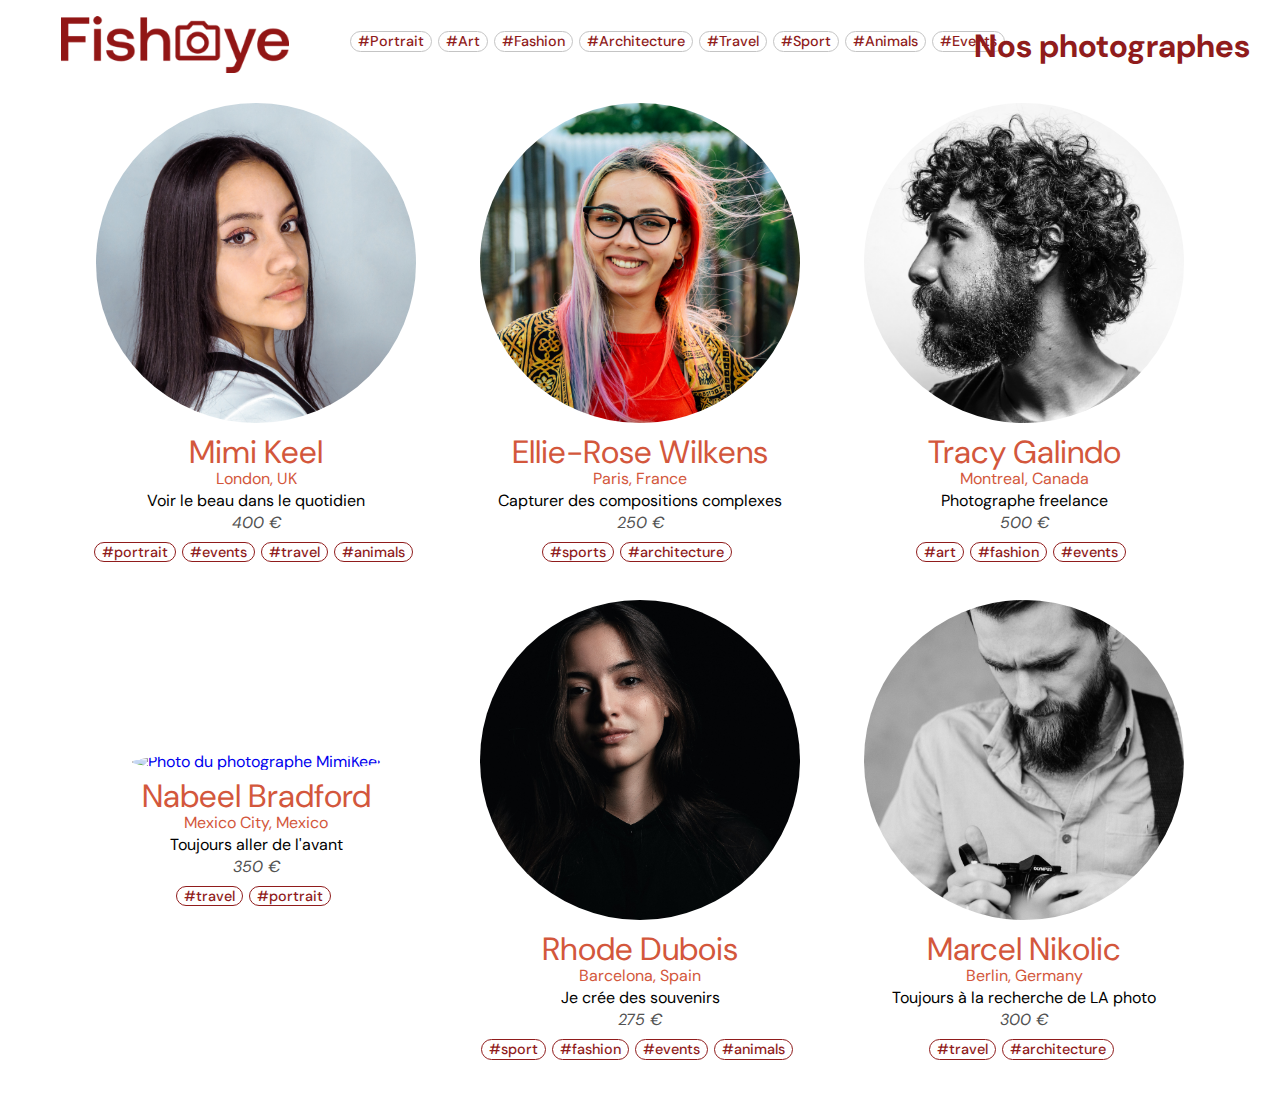
==== index.html @ fcab6991 "modif" ====
<!DOCTYPE html>
<html lang="fr">
<head>
    <meta charset="UTF-8">
    <meta name="viewport" content="width=device-width, initial-scale=1.0">
    <link rel="stylesheet" href="sass/style.css">
    <link rel="preconnect" href="https://fonts.gstatic.com">
<link href="https://fonts.googleapis.com/css2?family=DM+Sans:ital,wght@0,400;0,500;0,700;1,400;1,500;1,700&display=swap" rel="stylesheet"> 
    <title>FishEye</title>
</head>
<body>
    <header class="banner" aria-hidden="false">
        
        <a href="index.html"><img src="./Photos/logo/logo.png" alt="logo du site FishEye" width="350" height="80"></a>
        <nav class="navTagg" aria-label="catégories des photographes">
         <!--<a href="">Passer au contenu</a>-->
         <ul class="" id="tags">
            <li class="tags"><a href="" class="filter" title="portrait" data-filter="portrait">#Portrait</a></li>
            <li class="tags"><a href="" class="filter" title="art" data-filter="art">#Art</a></li>
            <li class="tags"><a href="" class="filter" title="fashion" data-filter="fashion">#Fashion</a></li>
            <li class="tags"><a href="" class="filter" title="architecture" data-filter="architecture">#Architecture</a></li>
            <li class="tags"><a href="" class="filter" title="travel" data-filter="travel">#Travel</a></li>
            <li class="tags"><a href="" class="filter" title="sport" data-filter="sport">#Sport</a></li>
            <li class="tags"><a href="" class="filter" title="animals" data-filter="animals">#Animals</a></li>
            <li class="tags"><a href="" class="filter" title="events" data-filter="events">#Events</a></li>
            
    
         </ul> 
        </nav>  
    </header>

    <main>
        <h1 class="title_page">Nos photographes</h1>
        <section id="photographers">

        
       
            <article class="photographers_card">
                <a href="">
                    <img class="portrait" src="" alt="">
                    <h2 class="name"></h2> 
                </a>
                <p class="infos_photographer">
                    <span class="city"></span>
                    <span class="tagline"></span>
                    <span class="price"></span>
                </p>
                <ul>
                    
                    
                </ul>
            </article>

        </section>
       
    </main>

<script src="javascript/script.js"></script>

</body>
</html>
---- sass/style.css ----
/* http://meyerweb.com/eric/tools/css/reset/ 
   v2.0 | 20110126
   License: none (public domain)
*/
html, body, div, span, applet, object, iframe,
h1, h2, h3, h4, h5, h6, p, blockquote, pre,
a, abbr, acronym, address, big, cite, code,
del, dfn, em, img, ins, kbd, q, s, samp,
small, strike, strong, sub, sup, tt, var,
b, u, i, center,
dl, dt, dd, ol, ul, li,
fieldset, form, label, legend,
table, caption, tbody, tfoot, thead, tr, th, td,
article, aside, canvas, details, embed,
figure, figcaption, footer, header, hgroup,
menu, nav, output, ruby, section, summary,
time, mark, audio, video {
  margin: 0;
  padding: 0;
  border: 0;
  font-size: 100%;
  vertical-align: baseline;
}

/* HTML5 display-role reset for older browsers */
article, aside, details, figcaption, figure,
footer, header, hgroup, menu, nav, section {
  display: block;
}

body {
  line-height: 1;
}

ol, ul {
  list-style: none;
}

blockquote, q {
  quotes: none;
}

blockquote:before, blockquote:after,
q:before, q:after {
  content: '';
  content: none;
}

table {
  border-collapse: collapse;
  border-spacing: 0;
}

a {
  text-decoration: none;
}

* {
  margin: 0;
  padding: 0;
  -webkit-box-sizing: border-box;
          box-sizing: border-box;
  font-family: "DM Sans",sans-serif;
}

/*Couleurs et score WCAG PRIMAIRE : */
/*Couleurs et score WCAG SECONDAIRE : */
/*Couleurs et score WCAG PRIMAIRE : */
/*Couleurs et score WCAG SECONDAIRE : */
.banner {
  display: -webkit-box;
  display: -ms-flexbox;
  display: flex;
  -webkit-box-orient: horizontal;
  -webkit-box-direction: normal;
      -ms-flex-direction: row;
          flex-direction: row;
  -webkit-box-align: center;
      -ms-flex-align: center;
          align-items: center;
}

nav ul {
  display: -webkit-box;
  display: -ms-flexbox;
  display: flex;
}

nav .filter {
  display: -webkit-box;
  display: -ms-flexbox;
  display: flex;
  border: .5px solid #c4c4c4;
  border-radius: 30px;
  margin: 3px 6px 3px 0;
  color: #901C1C;
  padding: 2px 7px;
  font-weight: 500;
  font-size: .9em;
}

nav .filter:hover {
  background-color: #901C1C;
  color: #FAFAFA;
}

nav a {
  color: #901C1C;
}

nav a:hover {
  color: #FAFAFA;
}

/*Couleurs et score WCAG PRIMAIRE : */
/*Couleurs et score WCAG SECONDAIRE : */
.title_page {
  position: absolute;
  top: 30px;
  right: 30px;
  font-size: 2em;
  color: #901C1C;
  /**/
}

#photographers {
  display: -webkit-box;
  display: -ms-flexbox;
  display: flex;
  -ms-flex-wrap: wrap;
      flex-wrap: wrap;
  -webkit-box-align: center;
      -ms-flex-align: center;
          align-items: center;
  -webkit-box-pack: center;
      -ms-flex-pack: center;
          justify-content: center;
  margin-top: 20px;
}

.photographers_card {
  width: 30%;
  padding-bottom: 30px;
  min-width: 300px;
  text-align: center;
}

.photographers_card .portrait {
  width: 20em;
  height: 20em;
  -o-object-fit: cover;
     object-fit: cover;
  border-radius: 50%;
}

.photographers_card .name {
  color: #D3573C;
  font-weight: 400;
  font-size: 2em;
  margin-top: 10px;
}

.photographers_card span {
  display: block;
  font-size: 1em;
  padding: 3px 0;
}

.photographers_card span.city {
  color: #D3573C;
}

.photographers_card span.price {
  color: #525252;
  font-style: italic;
}

.photographers_card .infos_photographer_tags {
  display: -webkit-box;
  display: -ms-flexbox;
  display: flex;
  -webkit-box-pack: center;
      -ms-flex-pack: center;
          justify-content: center;
  -ms-flex-wrap: wrap;
      flex-wrap: wrap;
  margin: 5px 0;
}

.photographers_card .infos_photographer_tags .filter {
  border: .5px solid;
  border-radius: 30px;
  margin: 3px 6px 3px 0;
  color: #901c1c;
  padding: 2px 7px;
  font-weight: 500;
  font-size: .9em;
}

.photographers_card .infos_photographer_tags .filter:active .photographers_card .infos_photographer_tags .filter:hover {
  background-color: #901C1C;
  color: #FAFAFA;
}

/*Couleurs et score WCAG PRIMAIRE : */
/*Couleurs et score WCAG SECONDAIRE : */
.pp_header {
  display: -webkit-box;
  display: -ms-flexbox;
  display: flex;
  -webkit-box-pack: justify;
      -ms-flex-pack: justify;
          justify-content: space-between;
  margin: 0 100px;
  padding: 63px 35px 48px 65px;
  background: #fafafa;
}

.pp_header .pp_infos {
  display: block;
  font-size: 0.9em;
  margin: 15px 0;
}

.pp_header .pp_infos .pp_name {
  font-size: 2.8em;
  font-weight: 400;
  color: #d3573c;
  margin: 15px 0;
}

.pp_header .pp_infos .pp_city {
  font-size: 1.2em;
  color: #901c1c;
  display: block;
  margin: 15px 0;
}

.pp_header .pp_infos .pp_tagline {
  display: block;
  color: #525252;
  margin: 15px 0;
}

.pp_header .pp_infos .pp_tags {
  display: -webkit-box;
  display: -ms-flexbox;
  display: flex;
  -ms-flex-wrap: wrap;
      flex-wrap: wrap;
  margin: 5px 0;
}

.pp_header .pp_infos .pp_tags .filter-tag {
  border: 0.5px solid #c4c4c4;
  border-radius: 30px;
  margin: 3px 6px 3px 0;
  color: #901c1c;
  padding: 2px 7px;
  font-weight: 500;
  font-size: 0.9em;
}

.pp_header .pp_contact {
  background: #901c1c;
  width: 10em;
  height: 4em;
  color: #fff;
  font-weight: 500;
  border: none;
  border-radius: 5px;
  font-size: 1em;
  cursor: pointer;
}

.pp_header .pp_portrait {
  width: 10em;
  height: 10em;
  -o-object-fit: cover;
     object-fit: cover;
  border-radius: 50%;
}

.pp_galery_medias {
  display: -webkit-box;
  display: -ms-flexbox;
  display: flex;
  -ms-flex-wrap: wrap;
      flex-wrap: wrap;
  -webkit-box-pack: justify;
      -ms-flex-pack: justify;
          justify-content: space-between;
  margin-right: 100px;
  margin-left: 100px;
}

.pp_galery_medias .pp_media {
  color: #901c1c;
  font-size: 1.1em;
  font-weight: 500;
}

.pp_galery_medias .pp_media img {
  width: 350px;
  height: 300px;
  -o-object-fit: cover;
     object-fit: cover;
  border-radius: 5px;
}

.pp_galery_medias .pp_media video {
  width: 350px;
  height: 300px;
  -o-object-fit: cover;
     object-fit: cover;
  border-radius: 5px;
}

.pp_galery_medias .pp_media_infos {
  display: -webkit-box;
  display: -ms-flexbox;
  display: flex;
  -webkit-box-pack: justify;
      -ms-flex-pack: justify;
          justify-content: space-between;
  margin-bottom: 30px;
  margin-top: 20px;
}

.pp_galery_medias .pp_media_infos .media_infos-title {
  width: 10em;
  font-size: 24px;
  font-weight: 400;
}

.pp_galery_medias .pp_media_infos .fas.fa-heart {
  cursor: pointer;
}

.pp_infos_data {
  display: -webkit-box;
  display: -ms-flexbox;
  display: flex;
  -webkit-box-pack: justify;
      -ms-flex-pack: justify;
          justify-content: space-between;
  -webkit-box-align: center;
      -ms-flex-align: center;
          align-items: center;
  position: fixed;
  bottom: 0;
  right: 40px;
  background: #db8876;
  width: 375px;
  height: 70px;
  border-radius: 5px;
  padding: 0 35px;
  font-weight: 500;
  font-size: 1.2em;
}

.lightbox_modal {
  display: none;
  position: fixed;
  top: 0;
  left: 0;
  width: 100%;
  height: 100%;
  background: #fff;
  overflow-y: hidden;
  /* Hide vertical scrollbar */
  overflow-x: hidden;
  /* Hide horizontal scrollbar */
  overflow: auto;
  -webkit-animation: lightbox .5s;
          animation: lightbox .5s;
  -webkit-transition: opacity .3s;
  transition: opacity .3s;
}

.lightbox_modal.close {
  opacity: 0;
}

button {
  cursor: pointer;
  border: none;
  color: #901c1c;
  background: none;
  font-size: 2em;
}

.lightbox-close {
  cursor: pointer;
  position: absolute;
  right: -35px;
  top: 0;
}

.align {
  position: absolute;
  top: 50%;
}

.lightbox-right {
  cursor: pointer;
  position: absolute;
  right: -35px;
}

.lightbox-left {
  cursor: pointer;
  position: absolute;
  left: -35px;
}

.lightbox_modal_container {
  margin-left: 50px;
  margin-right: 50px;
  display: -webkit-box;
  display: -ms-flexbox;
  display: flex;
  -webkit-box-align: center;
      -ms-flex-align: center;
          align-items: center;
  -webkit-box-pack: center;
      -ms-flex-pack: center;
          justify-content: center;
  min-height: 100vh;
}

.lightbox_modal_container_media {
  position: relative;
}

.lightbox_modal_container_media img {
  -webkit-animation: lightbox .5s;
          animation: lightbox .5s;
  max-width: 100%;
  max-height: 1200px;
  height: auto;
}

@-webkit-keyframes lightbox {
  from {
    opacity: 0;
  }
  to {
    opacity: 1;
  }
}

@keyframes lightbox {
  from {
    opacity: 0;
  }
  to {
    opacity: 1;
  }
}

.content_media_loader {
  width: 40px;
  height: 40px;
  opacity: 1;
  background: url(/Photos/loader.svg) center center no-repeat;
}

.form_modal {
  position: fixed;
  top: 0;
  left: 0;
  width: 100%;
  height: 100%;
  background: #e6e6e691;
  display: none;
  overflow-y: hidden;
  /* Hide vertical scrollbar */
  overflow-x: hidden;
  /* Hide horizontal scrollbar */
}

.form_modal .form_modal_content {
  position: absolute;
  top: 15%;
  left: 50%;
  right: 50%;
  -webkit-transform: translateX(-50%);
          transform: translateX(-50%);
  width: 100vw;
  max-width: 600px;
  max-height: 700px;
  height: 100vh;
  background-color: #db8876;
  border-radius: 5px;
}

.form_contact {
  padding: 50px;
  display: -webkit-box;
  display: -ms-flexbox;
  display: flex;
  -webkit-box-orient: vertical;
  -webkit-box-direction: normal;
      -ms-flex-direction: column;
          flex-direction: column;
}

.form_contact .form_close {
  border: none;
  background: none;
  color: white;
  font-size: 0.8em;
  position: absolute;
  top: 60px;
  right: 50px;
  cursor: pointer;
}

.form_contact .form_title_photographer {
  font-size: 2.6em;
  font-weight: 400;
}

.form_contact h1 {
  font-weight: 400;
}

.form_contact .form_name {
  margin-bottom: 10px;
  display: block;
}

.form_contact label {
  font-size: 1.8em;
  margin: 6px 0 6px 0;
}

.form_contact input {
  border: none;
  border-radius: 5px;
  padding: 5px;
  font-size: 1.7em;
}

.form_contact textarea {
  border: none;
  border-radius: 5px;
  margin-bottom: 6px;
}

.form_contact .form_submit_btn {
  width: 10em;
  font-size: 1em;
  padding: 25px;
  margin-top: 1em;
  background: #901c1c;
  color: #fff;
}

.works-sort {
  position: relative;
  margin: 20px 0 0 20px;
  margin-left: 100px;
  margin-bottom: 30px;
}

.sort-label {
  font-weight: 700;
  margin-right: 25px;
  font-size: 1.2rem;
}

.sort-btn {
  position: absolute;
  top: -7px;
  left: 120px;
  width: 165px;
  background: #901c1c;
  color: #fff;
  border: none;
  padding: 10px 20px;
  border-radius: 5px;
  font-weight: 500;
  font-size: 1rem;
  display: -webkit-box;
  display: -ms-flexbox;
  display: flex;
  -webkit-box-pack: justify;
      -ms-flex-pack: justify;
          justify-content: space-between;
  -webkit-box-align: center;
      -ms-flex-align: center;
          align-items: center;
}

.sort-btn:hover {
  cursor: pointer;
}

.sort-list {
  display: none;
  position: absolute;
  z-index: 10;
  top: -15px;
  left: 120px;
  width: 170px;
  border-radius: 5px;
  color: #fff;
  background: #901c1c;
}

ul {
  list-style: none;
}

.sort-list li:nth-child(1) {
  display: -webkit-box;
  display: -ms-flexbox;
  display: flex;
  -webkit-box-pack: justify;
      -ms-flex-pack: justify;
          justify-content: space-between;
  -webkit-box-align: center;
      -ms-flex-align: center;
          align-items: center;
  border-radius: 5px 5px 0 0;
}

.sort-list li:nth-child(2) {
  border-top: 1px solid #fff;
  border-bottom: 1px solid #fff;
}

.sort-list li {
  padding: 20px;
  font-size: 1.2rem;
  font-weight: 500;
}

.sort-list li:hover {
  background-color: #651414;
  cursor: pointer;
}

.sort-list li:nth-child(3) {
  border-radius: 0 0 5px 5px;
}

.sort-list li {
  padding: 20px;
  font-size: 1.2rem;
  font-weight: 500;
}
/*# sourceMappingURL=style.css.map */
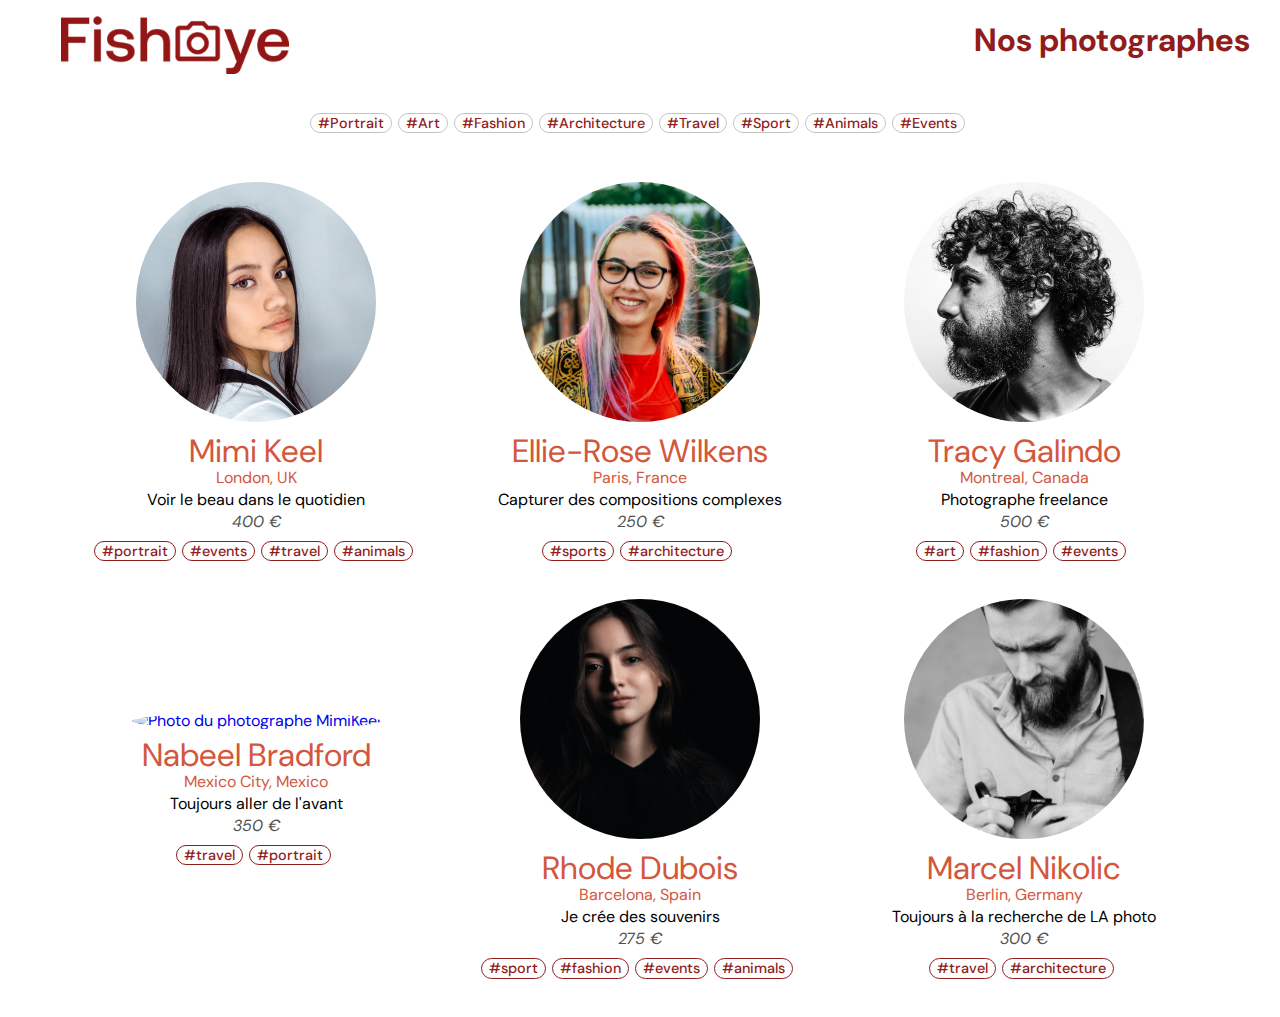
==== commit b2038ee0: "respons" ====
--- a/index.html
+++ b/index.html
@@ -11,9 +11,10 @@
 <body>
     <header class="banner" aria-hidden="false">
         
-        <a href="index.html"><img src="./Photos/logo/logo.png" alt="logo du site FishEye" width="350" height="80"></a>
+        <a href="index.html"><img src="./Photos/logo/logo.png" alt="logo du site FishEye"></a>
+        <!--
         <nav class="navTagg" aria-label="catégories des photographes">
-         <!--<a href="">Passer au contenu</a>-->
+        
          <ul class="" id="tags">
             <li class="tags"><a href="" class="filter" title="portrait" data-filter="portrait">#Portrait</a></li>
             <li class="tags"><a href="" class="filter" title="art" data-filter="art">#Art</a></li>
@@ -23,7 +24,23 @@
             <li class="tags"><a href="" class="filter" title="sport" data-filter="sport">#Sport</a></li>
             <li class="tags"><a href="" class="filter" title="animals" data-filter="animals">#Animals</a></li>
             <li class="tags"><a href="" class="filter" title="events" data-filter="events">#Events</a></li>
+         -->
             
+         <nav class="navTagg" aria-label="catégories des photographes">
+            <!--<a href="">Passer au contenu</a>-->
+            
+               <span  class="tags" title="portrait" data-target="portrait">#Portrait</span>
+               <span class="tags" title="art" data-target="art">#Art</span>
+               <span class="tags" title="fashion" data-target="fashion">#Fashion</span>
+               <span class="tags" title="architecture" data-target="architecture">#Architecture</span>
+               <span class="tags" title="travel" data-target="travel">#Travel</span>
+               <span class="tags" title="sport" data-target="sport">#Sport</span>
+               <span class="tags" title="animals" data-target="animals">#Animals</span>
+               <span class="tags" title="events" data-target="events">#Events</span>
+               
+       
+             
+           </nav>
     
          </ul> 
         </nav>  
--- a/sass/style.css
+++ b/sass/style.css
@@ -1,3 +1,4 @@
+@charset "UTF-8";
 /* http://meyerweb.com/eric/tools/css/reset/ 
    v2.0 | 20110126
    License: none (public domain)
@@ -75,31 +76,37 @@
   -webkit-box-direction: normal;
       -ms-flex-direction: row;
           flex-direction: row;
+}
+
+.banner img {
+  width: 350px;
+  height: auto;
+}
+
+nav {
+  display: -webkit-box;
+  display: -ms-flexbox;
+  display: flex;
   -webkit-box-align: center;
       -ms-flex-align: center;
           align-items: center;
 }
 
-nav ul {
-  display: -webkit-box;
-  display: -ms-flexbox;
-  display: flex;
-}
-
-nav .filter {
-  display: -webkit-box;
-  display: -ms-flexbox;
-  display: flex;
-  border: .5px solid #c4c4c4;
+nav .tags {
+  display: -webkit-box;
+  display: -ms-flexbox;
+  display: flex;
+  border: 0.5px solid #c4c4c4;
   border-radius: 30px;
   margin: 3px 6px 3px 0;
   color: #901C1C;
   padding: 2px 7px;
   font-weight: 500;
-  font-size: .9em;
-}
-
-nav .filter:hover {
+  font-size: 0.9em;
+  cursor: pointer;
+}
+
+nav .tags.active {
   background-color: #901C1C;
   color: #FAFAFA;
 }
@@ -110,13 +117,88 @@
 
 nav a:hover {
   color: #FAFAFA;
+}
+
+@media screen and (max-width: 1330px) {
+  .banner {
+    display: -webkit-box;
+    display: -ms-flexbox;
+    display: flex;
+    -webkit-box-orient: vertical;
+    -webkit-box-direction: normal;
+        -ms-flex-direction: column;
+            flex-direction: column;
+  }
+  nav {
+    display: -webkit-box;
+    display: -ms-flexbox;
+    display: flex;
+    -webkit-box-pack: center;
+        -ms-flex-pack: center;
+            justify-content: center;
+    -ms-flex-wrap: wrap;
+        flex-wrap: wrap;
+    margin: 5px 0;
+    margin-right: 15%;
+    margin-left: 15%;
+    margin-top: 2%;
+    margin-bottom: 2%;
+  }
+}
+
+@media screen and (max-width: 800px) {
+  .banner {
+    display: -webkit-box;
+    display: -ms-flexbox;
+    display: flex;
+    -webkit-box-orient: vertical;
+    -webkit-box-direction: normal;
+        -ms-flex-direction: column;
+            flex-direction: column;
+  }
+  .banner img {
+    width: 300px;
+    height: auto;
+  }
+}
+
+@media screen and (max-width: 530px) {
+  .banner {
+    display: -webkit-box;
+    display: -ms-flexbox;
+    display: flex;
+    -webkit-box-orient: vertical;
+    -webkit-box-direction: normal;
+        -ms-flex-direction: column;
+            flex-direction: column;
+  }
+  .banner img {
+    width: 200px;
+    height: auto;
+  }
+}
+
+@media screen and (max-width: 342px) {
+  .banner {
+    display: -webkit-box;
+    display: -ms-flexbox;
+    display: flex;
+    -webkit-box-orient: vertical;
+    -webkit-box-direction: normal;
+        -ms-flex-direction: column;
+            flex-direction: column;
+  }
+  .banner img {
+    width: 150px;
+    height: auto;
+  }
 }
 
 /*Couleurs et score WCAG PRIMAIRE : */
 /*Couleurs et score WCAG SECONDAIRE : */
 .title_page {
   position: absolute;
-  top: 30px;
+  top: 24px;
   right: 30px;
   font-size: 2em;
   color: #901C1C;
@@ -195,6 +277,7 @@
   padding: 2px 7px;
   font-weight: 500;
   font-size: .9em;
+  cursor: pointer;
 }
 
 .photographers_card .infos_photographer_tags .filter:active .photographers_card .infos_photographer_tags .filter:hover {
@@ -202,6 +285,49 @@
   color: #FAFAFA;
 }
 
+.photographers_card.show {
+  display: block;
+}
+
+.photographers_card.hide {
+  display: none;
+}
+
+@media screen and (max-width: 1330px) {
+  .photographers_card .portrait {
+    /* width: 20em; */
+    /* height: 20em; */
+    width: 15em;
+    height: 15em;
+  }
+}
+
+@media screen and (max-width: 800px) {
+  .title_page {
+    font-size: 1.5em;
+  }
+}
+
+@media screen and (max-width: 530px) {
+  .title_page {
+    font-size: 1em;
+    top: 18px;
+  }
+}
+
+@media screen and (max-width: 342px) {
+  .title_page {
+    font-size: 0.9em;
+    top: 14px;
+  }
+  .photographers_card .portrait {
+    /* width: 20em; */
+    /* height: 20em; */
+    width: 12em;
+    height: 12em;
+  }
+}
+
 /*Couleurs et score WCAG PRIMAIRE : */
 /*Couleurs et score WCAG SECONDAIRE : */
 .pp_header {
@@ -211,7 +337,8 @@
   -webkit-box-pack: justify;
       -ms-flex-pack: justify;
           justify-content: space-between;
-  margin: 0 100px;
+  margin-left: 5%;
+  margin-right: 5%;
   padding: 63px 35px 48px 65px;
   background: #fafafa;
 }
@@ -261,7 +388,15 @@
   font-size: 0.9em;
 }
 
-.pp_header .pp_contact {
+.pp_header .pp_portrait {
+  width: 10em;
+  height: 10em;
+  -o-object-fit: cover;
+     object-fit: cover;
+  border-radius: 50%;
+}
+
+.pp_contact {
   background: #901c1c;
   width: 10em;
   height: 4em;
@@ -273,25 +408,17 @@
   cursor: pointer;
 }
 
-.pp_header .pp_portrait {
-  width: 10em;
-  height: 10em;
-  -o-object-fit: cover;
-     object-fit: cover;
-  border-radius: 50%;
-}
-
 .pp_galery_medias {
   display: -webkit-box;
   display: -ms-flexbox;
   display: flex;
   -ms-flex-wrap: wrap;
       flex-wrap: wrap;
-  -webkit-box-pack: justify;
-      -ms-flex-pack: justify;
-          justify-content: space-between;
-  margin-right: 100px;
-  margin-left: 100px;
+  -webkit-box-pack: space-evenly;
+      -ms-flex-pack: space-evenly;
+          justify-content: space-evenly;
+  margin-right: 5%;
+  margin-left: 5%;
 }
 
 .pp_galery_medias .pp_media {
@@ -323,13 +450,16 @@
   -webkit-box-pack: justify;
       -ms-flex-pack: justify;
           justify-content: space-between;
+  -webkit-box-align: baseline;
+      -ms-flex-align: baseline;
+          align-items: baseline;
   margin-bottom: 30px;
   margin-top: 20px;
 }
 
 .pp_galery_medias .pp_media_infos .media_infos-title {
   width: 10em;
-  font-size: 24px;
+  font-size: 1.4em;
   font-weight: 400;
 }
 
@@ -372,10 +502,10 @@
   overflow-x: hidden;
   /* Hide horizontal scrollbar */
   overflow: auto;
-  -webkit-animation: lightbox .5s;
-          animation: lightbox .5s;
-  -webkit-transition: opacity .3s;
-  transition: opacity .3s;
+  -webkit-animation: lightbox 0.5s;
+          animation: lightbox 0.5s;
+  -webkit-transition: opacity 0.3s;
+  transition: opacity 0.3s;
 }
 
 .lightbox_modal.close {
@@ -434,11 +564,26 @@
 }
 
 .lightbox_modal_container_media img {
-  -webkit-animation: lightbox .5s;
-          animation: lightbox .5s;
+  -webkit-animation: lightbox 0.5s;
+          animation: lightbox 0.5s;
   max-width: 100%;
-  max-height: 1200px;
+  max-height: 900px;
   height: auto;
+}
+
+.lightbox_modal_container_media video {
+  -webkit-animation: lightbox 0.5s;
+          animation: lightbox 0.5s;
+  max-width: 100%;
+  max-height: 900px;
+  height: auto;
+}
+
+.lightbox_modal_container_media .lightbox-media-title {
+  color: #901c1c;
+  font-size: 1.2em;
+  font-weight: 400;
+  margin-top: 0.2em;
 }
 
 @-webkit-keyframes lightbox {
@@ -472,6 +617,7 @@
   left: 0;
   width: 100%;
   height: 100%;
+  z-index: 10;
   background: #e6e6e691;
   display: none;
   overflow-y: hidden;
@@ -601,7 +747,7 @@
 .sort-list {
   display: none;
   position: absolute;
-  z-index: 10;
+  z-index: 5;
   top: -15px;
   left: 120px;
   width: 170px;
@@ -652,4 +798,61 @@
   font-size: 1.2rem;
   font-weight: 500;
 }
+
+@media screen and (max-width: 920px) {
+  .pp_galery_medias .pp_media img {
+    width: 300px;
+    height: 250px;
+  }
+  .pp_galery_medias .pp_media video {
+    width: 300px;
+    height: 250px;
+  }
+  .pp_galery_medias .pp_media_infos {
+    -webkit-box-align: baseline;
+        -ms-flex-align: baseline;
+            align-items: baseline;
+  }
+  .pp_galery_medias .pp_media_infos .media_infos-title {
+    width: 8em;
+    font-size: 1.2em;
+  }
+}
+
+@media screen and (max-width: 800px) {
+  .works-sort {
+    display: none;
+  }
+  .pp_infos_data {
+    display: none;
+  }
+  .pp_contact {
+    position: fixed;
+    bottom: 1px;
+    left: 35%;
+    height: 2em;
+  }
+}
+
+@media screen and (max-width: 372px) {
+  /* style.css | http://127.0.0.1:5503/sass/style.css */
+  .pp_header .pp_portrait {
+    /* width: 10em; */
+    /* height: 10em; */
+    width: 14em;
+    height: 6em;
+  }
+  .pp_header .pp_infos .pp_name {
+    /* margin: 15px 0; */
+    margin: 0px 0;
+  }
+  .pp_header .pp_infos .pp_tags {
+    /* margin: 5px 0; */
+    margin: 5px 0px;
+  }
+  /* Feuille de style intégrée #6 | http://127.0.0.1:5503/photographer-page.html?id=243 */
+  li {
+    margin: 14px 6px 3px 0;
+  }
+}
 /*# sourceMappingURL=style.css.map */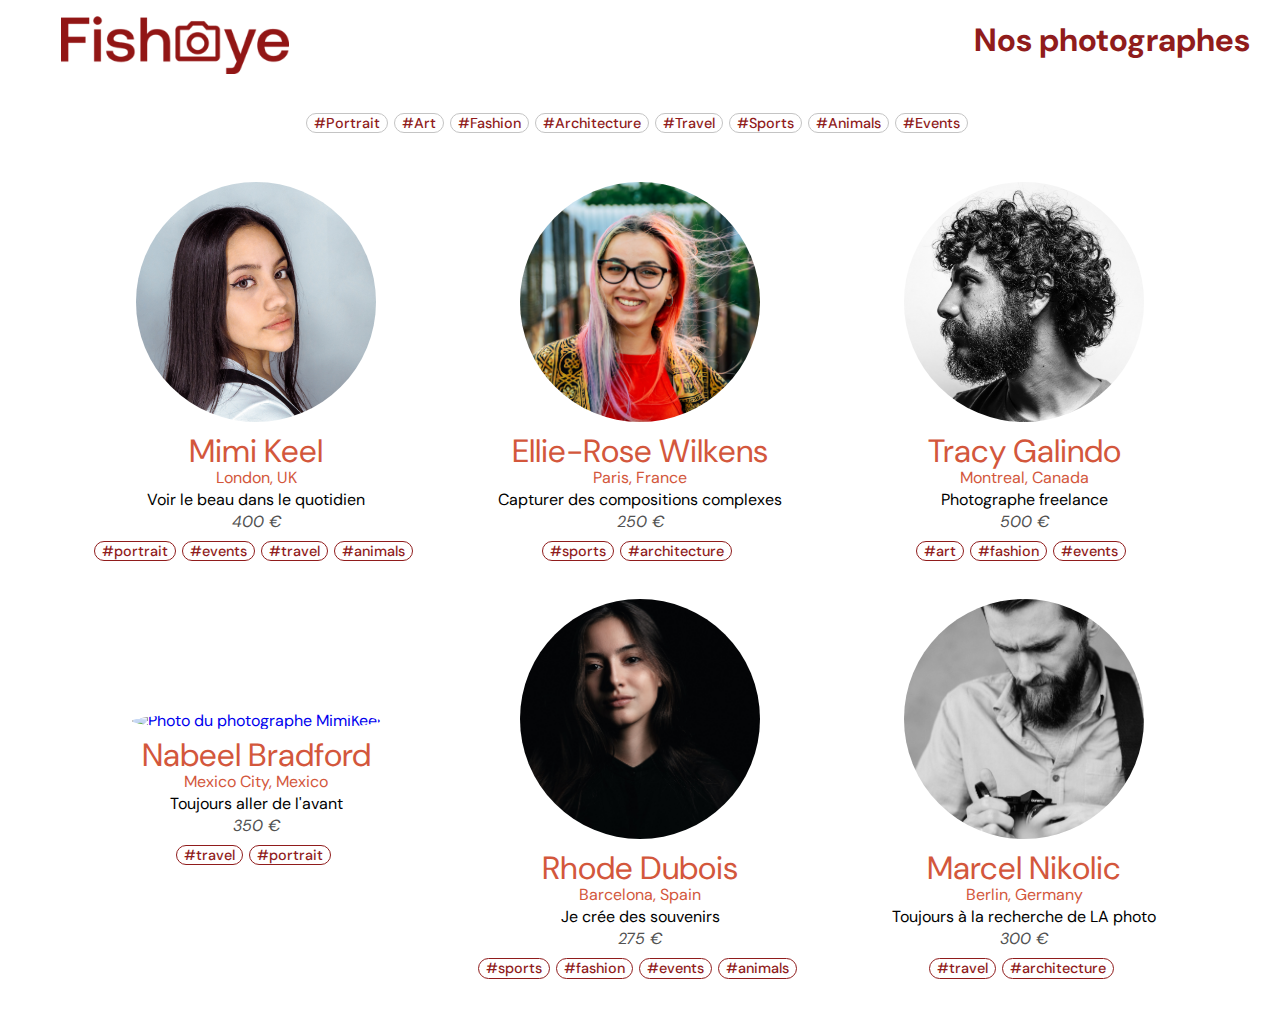
==== commit a15b5221: "modif" ====
--- a/index.html
+++ b/index.html
@@ -11,30 +11,18 @@
 <body>
     <header class="banner" aria-hidden="false">
         
-        <a href="index.html"><img src="./Photos/logo/logo.png" alt="logo du site FishEye"></a>
-        <!--
-        <nav class="navTagg" aria-label="catégories des photographes">
-        
-         <ul class="" id="tags">
-            <li class="tags"><a href="" class="filter" title="portrait" data-filter="portrait">#Portrait</a></li>
-            <li class="tags"><a href="" class="filter" title="art" data-filter="art">#Art</a></li>
-            <li class="tags"><a href="" class="filter" title="fashion" data-filter="fashion">#Fashion</a></li>
-            <li class="tags"><a href="" class="filter" title="architecture" data-filter="architecture">#Architecture</a></li>
-            <li class="tags"><a href="" class="filter" title="travel" data-filter="travel">#Travel</a></li>
-            <li class="tags"><a href="" class="filter" title="sport" data-filter="sport">#Sport</a></li>
-            <li class="tags"><a href="" class="filter" title="animals" data-filter="animals">#Animals</a></li>
-            <li class="tags"><a href="" class="filter" title="events" data-filter="events">#Events</a></li>
-         -->
+        <a href="index.html" title="Page d'accueil"><img src="./Photos/logo/logo.png" alt="logo du site FishEye"></a>
+       
             
          <nav class="navTagg" aria-label="catégories des photographes">
             <!--<a href="">Passer au contenu</a>-->
             
-               <span  class="tags" title="portrait" data-target="portrait">#Portrait</span>
-               <span class="tags" title="art" data-target="art">#Art</span>
+               <span  tabindex="0"  class="tags" title="portrait" data-target="portrait">#Portrait</span>
+               <span  class="tags" title="art" data-target="art">#Art</span>
                <span class="tags" title="fashion" data-target="fashion">#Fashion</span>
                <span class="tags" title="architecture" data-target="architecture">#Architecture</span>
                <span class="tags" title="travel" data-target="travel">#Travel</span>
-               <span class="tags" title="sport" data-target="sport">#Sport</span>
+               <span class="tags" title="sports" data-target="sports">#Sports</span>
                <span class="tags" title="animals" data-target="animals">#Animals</span>
                <span class="tags" title="events" data-target="events">#Events</span>
                
--- a/sass/style.css
+++ b/sass/style.css
@@ -330,6 +330,16 @@
 
 /*Couleurs et score WCAG PRIMAIRE : */
 /*Couleurs et score WCAG SECONDAIRE : */
+[tabindex="0"]:hover
+[tabindex="0"]:focus
+[tabindex="0"]:active {
+  border: solid, 1px, #901c1c;
+}
+
+[role="button"] {
+  border: solid, 1px, #901c1c;
+}
+
 .pp_header {
   display: -webkit-box;
   display: -ms-flexbox;
@@ -376,6 +386,10 @@
   -ms-flex-wrap: wrap;
       flex-wrap: wrap;
   margin: 5px 0;
+}
+
+.pp_header .pp_infos .pp_tags li {
+  margin: 3px 0px 10px 0px;
 }
 
 .pp_header .pp_infos .pp_tags .filter-tag {
@@ -820,6 +834,10 @@
 }
 
 @media screen and (max-width: 800px) {
+  .pp_header {
+    margin-bottom: 5%;
+    padding: 35px 20px 10px 40px;
+  }
   .works-sort {
     display: none;
   }
@@ -835,7 +853,6 @@
 }
 
 @media screen and (max-width: 372px) {
-  /* style.css | http://127.0.0.1:5503/sass/style.css */
   .pp_header .pp_portrait {
     /* width: 10em; */
     /* height: 10em; */
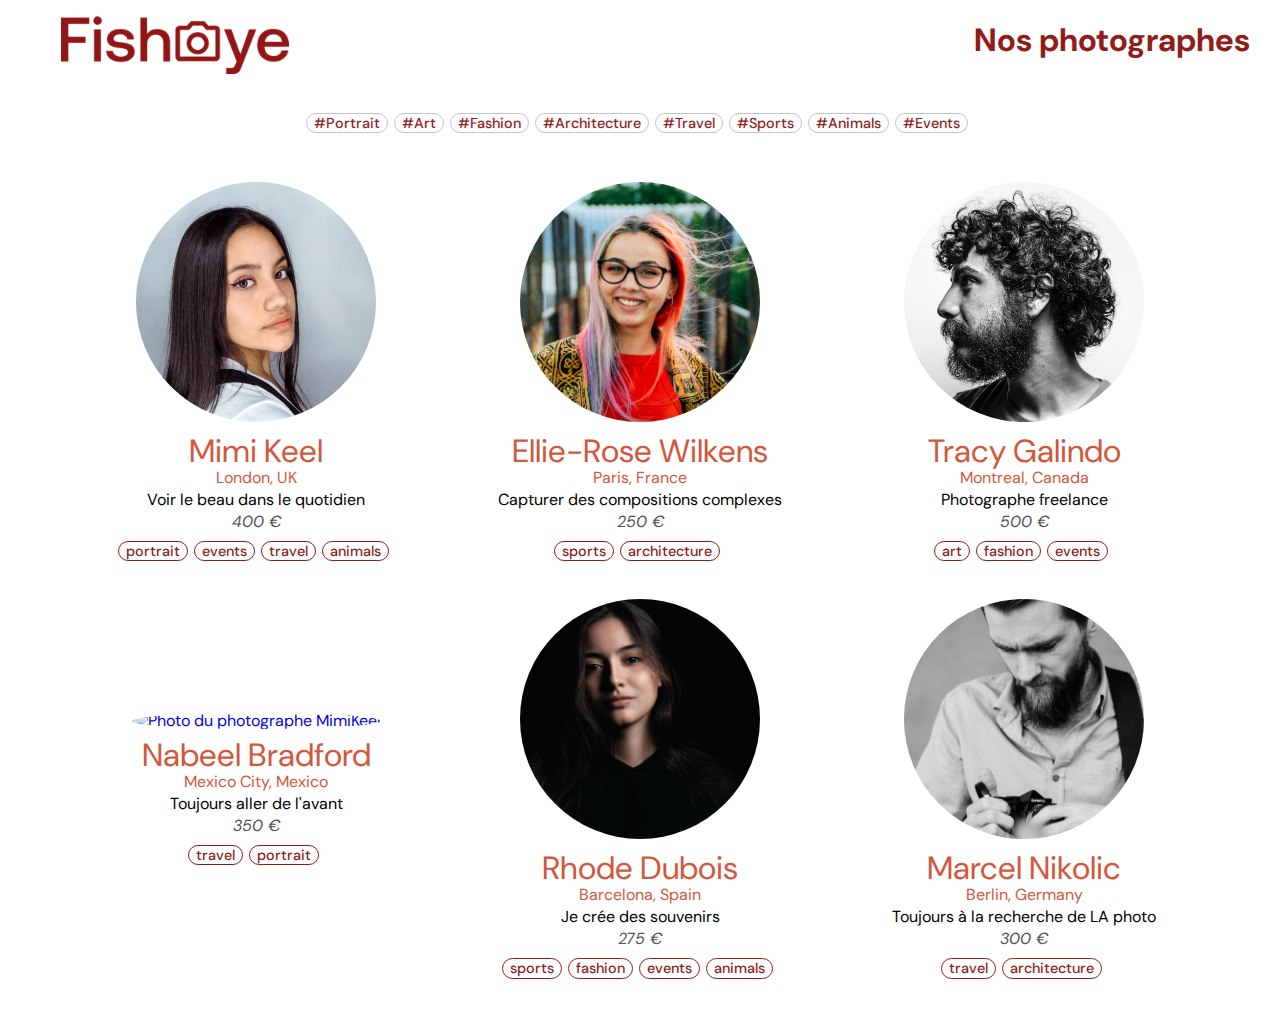
==== commit 5551926b: "modif" ====
--- a/index.html
+++ b/index.html
@@ -17,14 +17,14 @@
          <nav class="navTagg" aria-label="catégories des photographes">
             <!--<a href="">Passer au contenu</a>-->
             
-               <span  tabindex="0"  class="tags" title="portrait" data-target="portrait">#Portrait</span>
-               <span  class="tags" title="art" data-target="art">#Art</span>
-               <span class="tags" title="fashion" data-target="fashion">#Fashion</span>
-               <span class="tags" title="architecture" data-target="architecture">#Architecture</span>
-               <span class="tags" title="travel" data-target="travel">#Travel</span>
-               <span class="tags" title="sports" data-target="sports">#Sports</span>
-               <span class="tags" title="animals" data-target="animals">#Animals</span>
-               <span class="tags" title="events" data-target="events">#Events</span>
+               <span    class="tags" title="portrait" data-target="portrait">#Portrait</span>
+               <span   class="tags" title="art" data-target="art">#Art</span>
+               <span tabindex="0" class="tags" title="fashion" data-target="fashion">#Fashion</span>
+               <span tabindex="0" class="tags" title="architecture" data-target="architecture">#Architecture</span>
+               <span tabindex="0" class="tags" title="travel" data-target="travel">#Travel</span>
+               <span tabindex="0" class="tags" title="sports" data-target="sports">#Sports</span>
+               <span tabindex="0" class="tags" title="animals" data-target="animals">#Animals</span>
+               <span tabindex="0" class="tags" title="events" data-target="events">#Events</span>
                
        
              
@@ -41,19 +41,7 @@
         
        
             <article class="photographers_card">
-                <a href="">
-                    <img class="portrait" src="" alt="">
-                    <h2 class="name"></h2> 
-                </a>
-                <p class="infos_photographer">
-                    <span class="city"></span>
-                    <span class="tagline"></span>
-                    <span class="price"></span>
-                </p>
-                <ul>
-                    
-                    
-                </ul>
+             
             </article>
 
         </section>
--- a/sass/style.css
+++ b/sass/style.css
@@ -1,4 +1,3 @@
-@charset "UTF-8";
 /* http://meyerweb.com/eric/tools/css/reset/ 
    v2.0 | 20110126
    License: none (public domain)
@@ -111,12 +110,13 @@
   color: #FAFAFA;
 }
 
-nav a {
+nav span {
   color: #901C1C;
 }
 
-nav a:hover {
+nav span:hover, nav span:focus, nav span:active {
   color: #FAFAFA;
+  background-color: #901C1C;
 }
 
 @media screen and (max-width: 1330px) {
@@ -277,10 +277,9 @@
   padding: 2px 7px;
   font-weight: 500;
   font-size: .9em;
-  cursor: pointer;
-}
-
-.photographers_card .infos_photographer_tags .filter:active .photographers_card .infos_photographer_tags .filter:hover {
+}
+
+.photographers_card .infos_photographer_tags .filter:active {
   background-color: #901C1C;
   color: #FAFAFA;
 }
@@ -867,7 +866,6 @@
     /* margin: 5px 0; */
     margin: 5px 0px;
   }
-  /* Feuille de style intégrée #6 | http://127.0.0.1:5503/photographer-page.html?id=243 */
   li {
     margin: 14px 6px 3px 0;
   }
